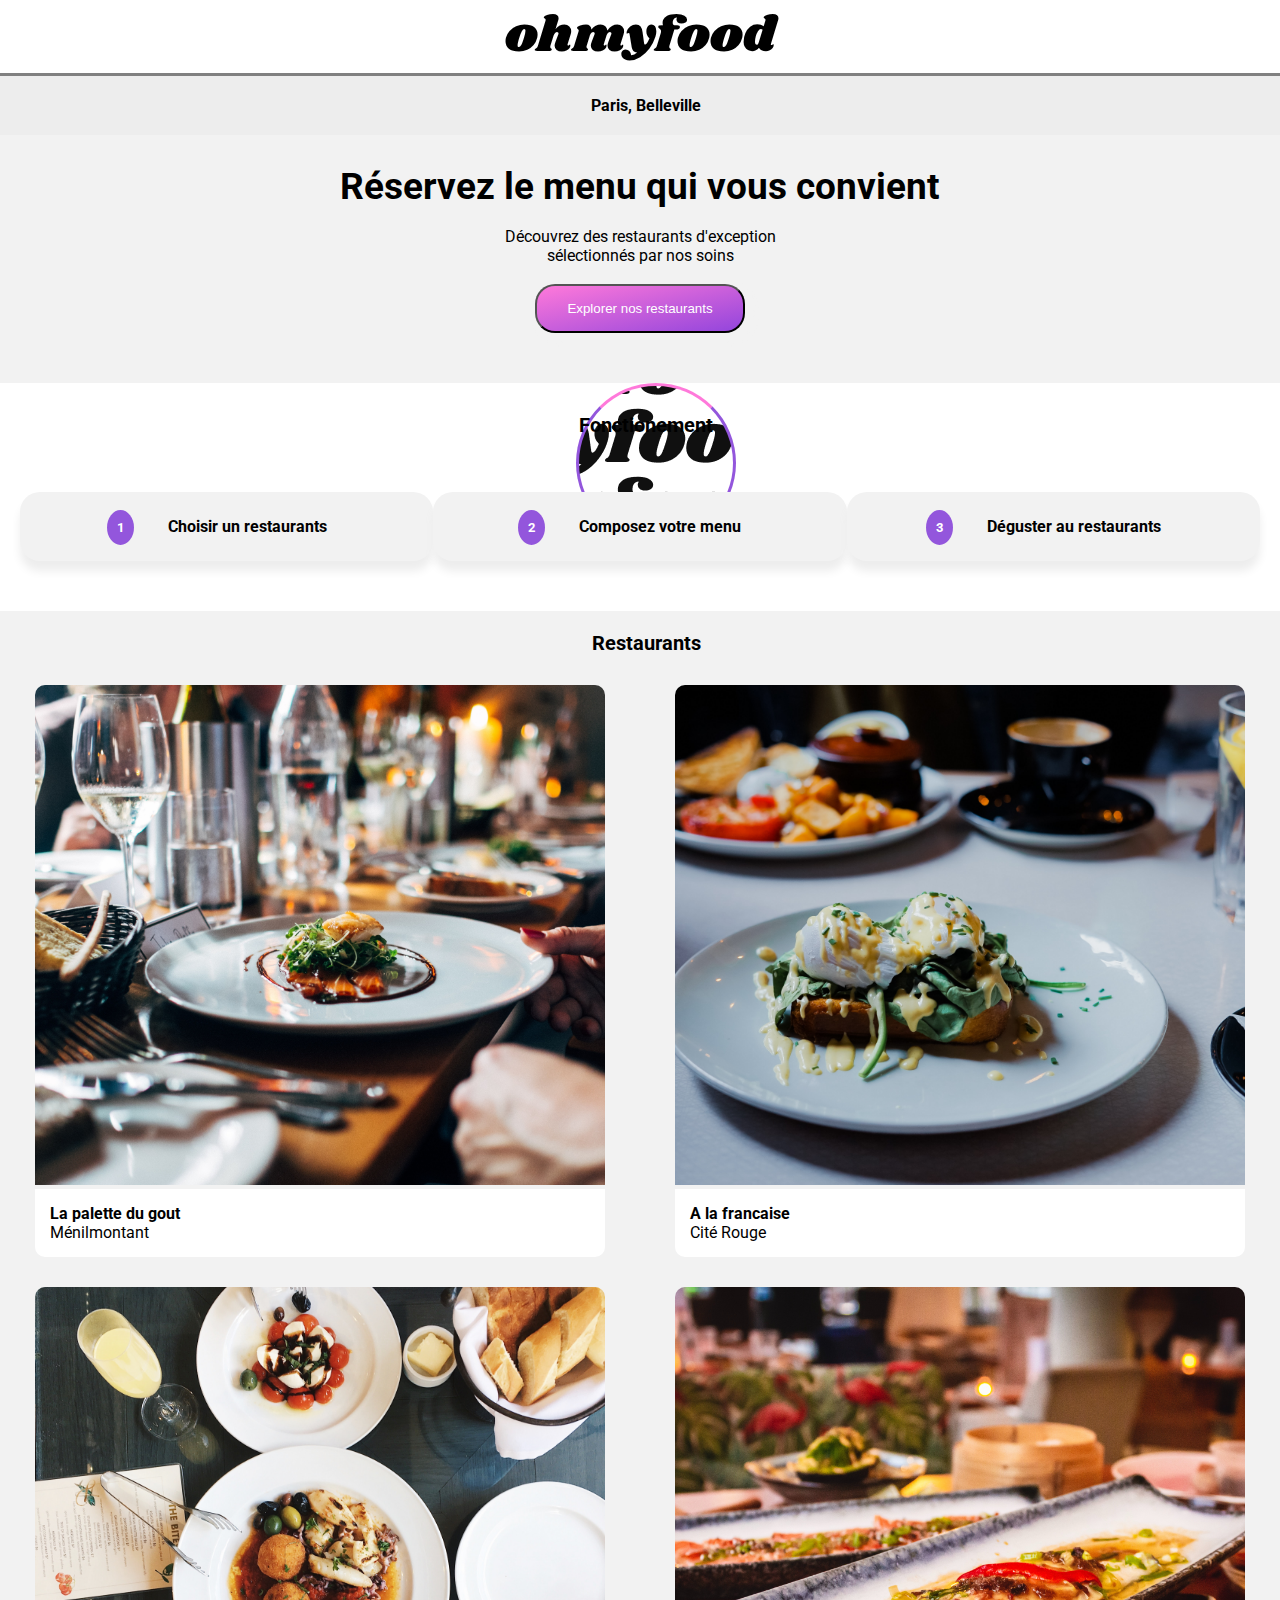
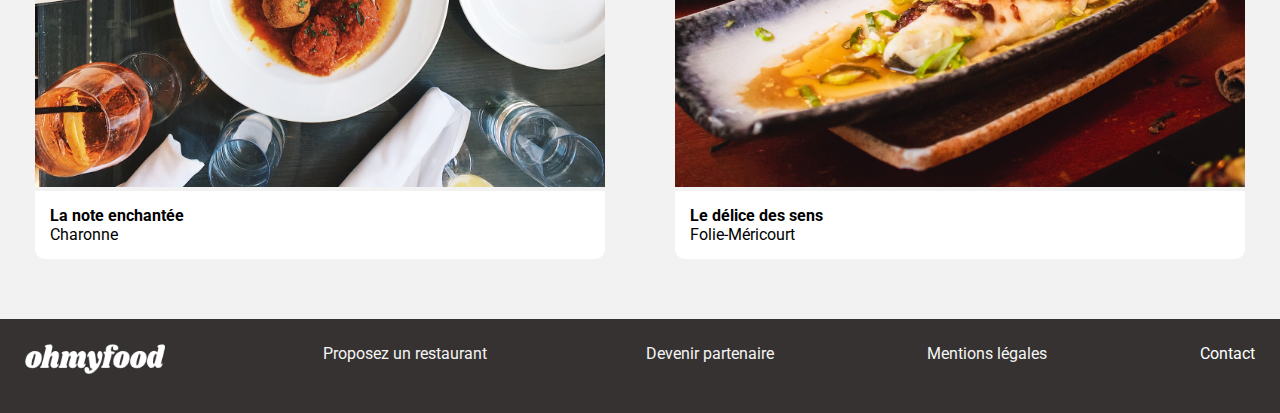
==== Ohmyfood/index.html @ 7fda191f "Add files via upload" ====
<!DOCTYPE html>
<html lang="en">

<head>
    <meta charset="UTF-8">
    <meta name="viewport" content="width=device-width, initial-scale=1.0">

    <link rel="stylesheet" href="https://use.fontawesome.com/releases/v5.15.1/css/all.css" integrity="sha384-vp86vTRFVJgpjF9jiIGPEEqYqlDwgyBgEF109VFjmqGmIY/Y4HV4d3Gp2irVfcrp" crossorigin="anonymous" />
    <link href="https://fonts.googleapis.com/css2?family=Shrikhand&display=swap" rel="stylesheet">
    <link href="https://fonts.googleapis.com/css2?family=Roboto:wght@100&display=swap" rel="stylesheet">
    <link href="https://fonts.googleapis.com/css2?family=Roboto:wght@100;700&display=swap" rel="stylesheet">
    <link rel="stylesheet" href="style.css" />
    <title>ohmyfood</title>
</head>

<body>

    <header>
        <div id="title">
            <h1>ohmyfood</h1>
        </div>
        <div id="position">
            <i class="fas fa-map-marker-alt"></i>
            <p>Paris, Belleville</p>
        </div>
        <div id="intro">
            <p class="bold">Réservez le menu qui vous convient</p><br>
            <p>Découvrez des restaurants d'exception<br />sélectionnés par nos soins</p><br>
            <button>Explorer nos restaurants</button>
        </div>
    </header>
    <div class="loading">

    </div>
    <section>
        <article>
            <h2>Fonctionement</h2>
            <div id="fonctionnement">
                <ol>
                    <li><i class="fas fa-mobile-alt"></i> Choisir un restaurants</li>
                    <li><i class="fas fa-bars"></i> Composez votre menu</li>
                    <li><i class="fas fa-store"></i> Déguster au restaurants</li>
                </ol>
            </div>
        </article>
        <article>

            <div id="restaurant">
                <h2>Restaurants</h2>
                <div id="mainRestaurant">
                    <div class="part1">
                        <div class="card">
                            <figure>

                                <img src="images/restaurants/jay-wennington-N_Y88TWmGwA-unsplash.jpg" alt="" />
                                <figcaption>
                                    <a href="palette.html">
                                        <div class="figcaptionElement">

                                            <div class="figcaptionElement--paragraphe">
                                                <p class="figcaptionElement--paragraphe--paragrapheBold">La palette du gout</p>
                                                <p>Ménilmontant</p>
                                            </div>
                                            <div class="figcaptionElement--logo"><i class="far fa-heart vide"><i class="fas fa-heart remplis"></i></i>
                                            </div>

                                        </div>
                                    </a>
                                </figcaption>

                            </figure>

                        </div>

                        <div class="card">
                            <figure>

                                <img src="images/restaurants/stil-u2Lp8tXIcjw-unsplash.jpg" alt="" />

                                <figcaption>
                                    <a href="note.html">
                                        <div class="figcaptionElement">
                                            <div class="figcaptionElement--paragraphe">
                                                <p class="figcaptionElement--paragraphe--paragrapheBold">La note enchantée</p>
                                                <p>Charonne</p>
                                            </div>
                                            <div class="figcaptionElement--logo"><i class="far fa-heart vide"><i class="fas fa-heart remplis"></i></i>
                                            </div>
                                        </div>
                                    </a>
                                </figcaption>

                            </figure>



                        </div>

                    </div>
                    <div class="part2">
                        <div class="card">
                            <figure>

                                <img src="images/restaurants/toa-heftiba-DQKerTsQwi0-unsplash.jpg" alt="" />
                                <figcaption>
                                    <a href="francaise.html">
                                        <div class="figcaptionElement">
                                            <div class="figcaptionElement--paragraphe">
                                                <p class="figcaptionElement--paragraphe--paragrapheBold">A la francaise</p>
                                                <p>Cité Rouge</p>
                                            </div>
                                            <div class="figcaptionElement--logo"><i class="far fa-heart vide"><i class="fas fa-heart remplis"></i></i>
                                            </div>
                                        </div>
                                    </a>
                                </figcaption>

                            </figure>


                        </div>
                        <div class="card">
                            <figure>

                                <img src="images/restaurants/louis-hansel-shotsoflouis-qNBGVyOCY8Q-unsplash.jpg" alt="" />
                                <figcaption>
                                    <a href="delice.html">
                                        <div class="figcaptionElement">
                                            <div class="figcaptionElement--paragraphe">
                                                <p class="figcaptionElement--paragraphe--paragrapheBold">Le délice des sens</p>
                                                <p>Folie-Méricourt</p>
                                            </div>
                                            <div class="figcaptionElement--logo"><i class="far fa-heart vide"><i class="fas fa-heart remplis"></i></i>
                                            </div>
                                        </div>
                                    </a>
                                </figcaption>

                            </figure>

                        </div>
                    </div>
                </div>
            </div>

        </article>
        <footer>
            <ul>
                <li><img src="images/logo/ohmyfood@2x-svg.png" alt="logo oh my food"></li>
                <li><i class="fas fa-utensils"></i><span class="footerContent">Proposez un restaurant</span></li>
                <li><i class="fas fa-hands-helping"></i><span class="footerContent">Devenir partenaire</span></li>
                <li>Mentions légales</li>
                <li><a href="mailto:youcefyahi1994@gmail.com">Contact</a></li>
            </ul>
        </footer>
    </section>
</body>

</html>
---- Ohmyfood/style.css ----
/*! minireset.css v0.0.6 | MIT License | github.com/jgthms/minireset.css */
html, body, p, ol, ul, li, dl, dt, dd, blockquote, figure, fieldset, legend, textarea, pre, iframe, hr, h1, h2, h3, h4, h5, h6 {
  margin: 0;
  padding: 0;
}

h1, h2, h3, h4, h5, h6 {
  font-size: 100%;
  font-weight: normal;
}

ul {
  list-style: none;
}

button, input, select, textarea {
  margin: 0;
}

html {
  box-sizing: border-box;
}

*, *::before, *::after {
  box-sizing: inherit;
}

img, video {
  height: auto;
  max-width: 100%;
}

iframe {
  border: 0;
}

table {
  border-collapse: collapse;
  border-spacing: 0;
}

td, th {
  padding: 0;
}

td:not([align]), th:not([align]) {
  text-align: left;
}

@keyframes spin {
  to {
    transform: rotate(360deg);
    opacity: 0;
  }
}
@keyframes chargement {
  from {
    opacity: 0;
  }
  to {
    opacity: 1;
  }
}
@keyframes heartColor {
  from {
    transform: translateX(10px);
  }
  to {
    transform: translateX(0);
    color: yellow;
  }
}
* body {
  max-width: 426px;
  margin: auto;
  font-family: "Roboto", sans-serif;
}

h1 {
  font-family: "Shrikhand", cursive;
  font-size: 50px;
}

h2,
h3,
h4,
h5 {
  font-family: "Roboto", sans-serif;
  font-weight: bolder;
}

.loading {
  width: 10rem;
  height: 10rem;
  border: 3px solid #9356dc;
  border-radius: 50%;
  border-top-color: #ff79da;
  animation: 5s spin forwards;
  position: absolute;
  margin: auto;
  z-index: -1;
  background-image: url("images/logo/ohmyfood.png");
  background-attachment: fixed;
  left: 30%;
}

header {
  text-align: center;
  animation: chargement 8s forwards;
}
header #position {
  padding-top: 20px;
  padding-bottom: 20px;
  display: flex;
  justify-content: center;
  background-color: #ededed;
  font-weight: bold;
  border-top: 3px solid grey;
}
header #position i {
  margin-right: 12px;
}
header #intro {
  background-color: #f2f2f2;
}
header #intro .bold {
  font-weight: bolder;
  font-size: 37px;
  padding-top: 30px;
}
header #intro button {
  background: linear-gradient(to top left, #9345dc, #ff79da);
  border-radius: 20px;
  box-shadow: 5px 5px 5px 5px #f2f2f2;
  padding: 15px 30px 15px 30px;
  color: white;
  transition: transform;
  margin-bottom: 50px;
}
header #intro button:hover {
  transition: 400ms;
  background: #bc95e9;
  box-shadow: 0 30px 30px #ababab;
}

section {
  animation: chargement 8s forwards;
  margin-top: 30px;
}
section article {
  text-align: center;
}
section article h2 {
  text-align: left;
  margin-left: 12px;
  margin-bottom: 10px;
  font-weight: bold;
  font-size: 20px;
}
section article #fonctionnement {
  margin-bottom: 20px;
}
section article #fonctionnement h2 {
  font-size: 20px;
}
section article #fonctionnement ol {
  text-align: left;
  padding: 20px;
}
section article #fonctionnement ol li {
  background-color: #f2f2f2;
  margin: auto;
  border-radius: 20px;
  margin-bottom: 10px;
  margin-top: 25px;
  box-shadow: 0 10px 10px #ededed;
  padding-top: 25px;
  padding-bottom: 25px;
  width: 90%;
  font-weight: bold;
  list-style-type: none;
  counter-increment: liste;
  cursor: pointer;
}
section article #fonctionnement ol li:hover {
  background-color: rgba(100, 148, 237, 0.3);
}
section article #fonctionnement ol li:hover i {
  color: #9356dc;
}
section article #fonctionnement ol li:before {
  margin: auto;
  content: counter(liste);
  position: relative;
  right: 20px;
  background: #9356dc;
  margin-bottom: 5px;
  border-radius: 50%;
  padding: 10px;
  font-weight: bold;
  font-size: 0.8em;
  color: white;
}
section article #fonctionnement ol li i {
  margin-right: 10px;
}
section article #restaurant {
  background-color: #f2f2f2;
  padding-top: 20px;
  padding-bottom: 50px;
}
section article #restaurant .card {
  margin: auto;
  padding-top: 10px;
  padding-bottom: 10px;
  width: 89%;
}
section article #restaurant .card figure {
  padding-top: 10px;
}
section article #restaurant .card figure img {
  border-top-left-radius: 10px;
  border-top-right-radius: 10px;
  object-fit: cover;
  max-width: 100%;
  width: 100%;
  height: 200px;
}
section article #restaurant .card figure figcaption {
  background-color: white;
  border-bottom-left-radius: 10px;
  border-bottom-right-radius: 10px;
  padding: 15px;
}
section article #restaurant .card figure figcaption a {
  text-decoration: none;
  color: black;
}
section article #restaurant .card figure figcaption .figcaptionElement {
  display: flex;
  justify-content: space-between;
}
section article #restaurant .card figure figcaption .figcaptionElement .figcaptionElement--paragraphe {
  text-align: left;
}
section article #restaurant .card figure figcaption .figcaptionElement .figcaptionElement--logo {
  padding-top: 10px;
}
section article #restaurant .card figure figcaption .figcaptionElement .figcaptionElement--logo .vide {
  color: black;
}
section article #restaurant .card figure figcaption .figcaptionElement .figcaptionElement--logo .vide .remplis {
  opacity: 0;
  position: relative;
  right: 16px;
}
section article #restaurant .card figure figcaption .figcaptionElement .figcaptionElement--logo .vide .remplis:hover {
  opacity: 1;
  color: #9356dc;
}
section article #restaurant .card figure figcaption .figcaptionElement .figcaptionElement--paragraphe--paragrapheBold {
  font-weight: bold;
}

footer {
  background-color: #363231;
  color: whitesmoke;
  padding: 25px;
}
footer ul img {
  width: 140px;
  height: 30px;
  background-color: #363231;
}
footer ul li {
  margin-bottom: 10px;
}
footer ul li .footerContent {
  padding-left: 5px;
}
footer ul a {
  text-decoration: none;
  color: white;
}

/*-----------TABLETTE-----------*/
@media screen and (min-width:426px) and (max-width:1024px) {
  body {
    min-width: 100%;
  }

  section article #fonctionnement ol {
    width: 70%;
    margin: auto;
  }

  #restaurant .part1 {
    display: flex;
  }
  #restaurant .part1 .card {
    padding: 10px;
  }
  #restaurant .part2 {
    display: flex;
  }
  #restaurant .part2 .card {
    padding: 10px;
  }

  footer ul {
    display: flex;
    justify-content: space-between;
  }
}
/*-----------FIN TABLETTE-----------*/
/*-----------LAPTOP-----------*/
@media screen and (min-width:1025px) {
  body {
    min-width: 100%;
  }

  h2 {
    font-family: "Roboto", sans-serif;
  }

  .loading {
    left: 45%;
  }

  section article h2 {
    text-align: center;
  }

  #fonctionnement ol {
    display: flex;
    justify-content: space-between;
  }
  #fonctionnement ol li {
    width: 30%;
    text-align: center;
  }

  #restaurant #mainRestaurant {
    display: flex;
    justify-content: space-around;
  }
  #restaurant #mainRestaurant .card figure {
    margin: auto;
  }
  #restaurant #mainRestaurant .card figure img {
    height: 500px;
    width: 760px;
    max-width: 100%;
  }

  footer ul {
    display: flex;
    justify-content: space-between;
  }
  footer ul li a:hover {
    text-decoration: underline;
  }
}

/*# sourceMappingURL=style.css.map */
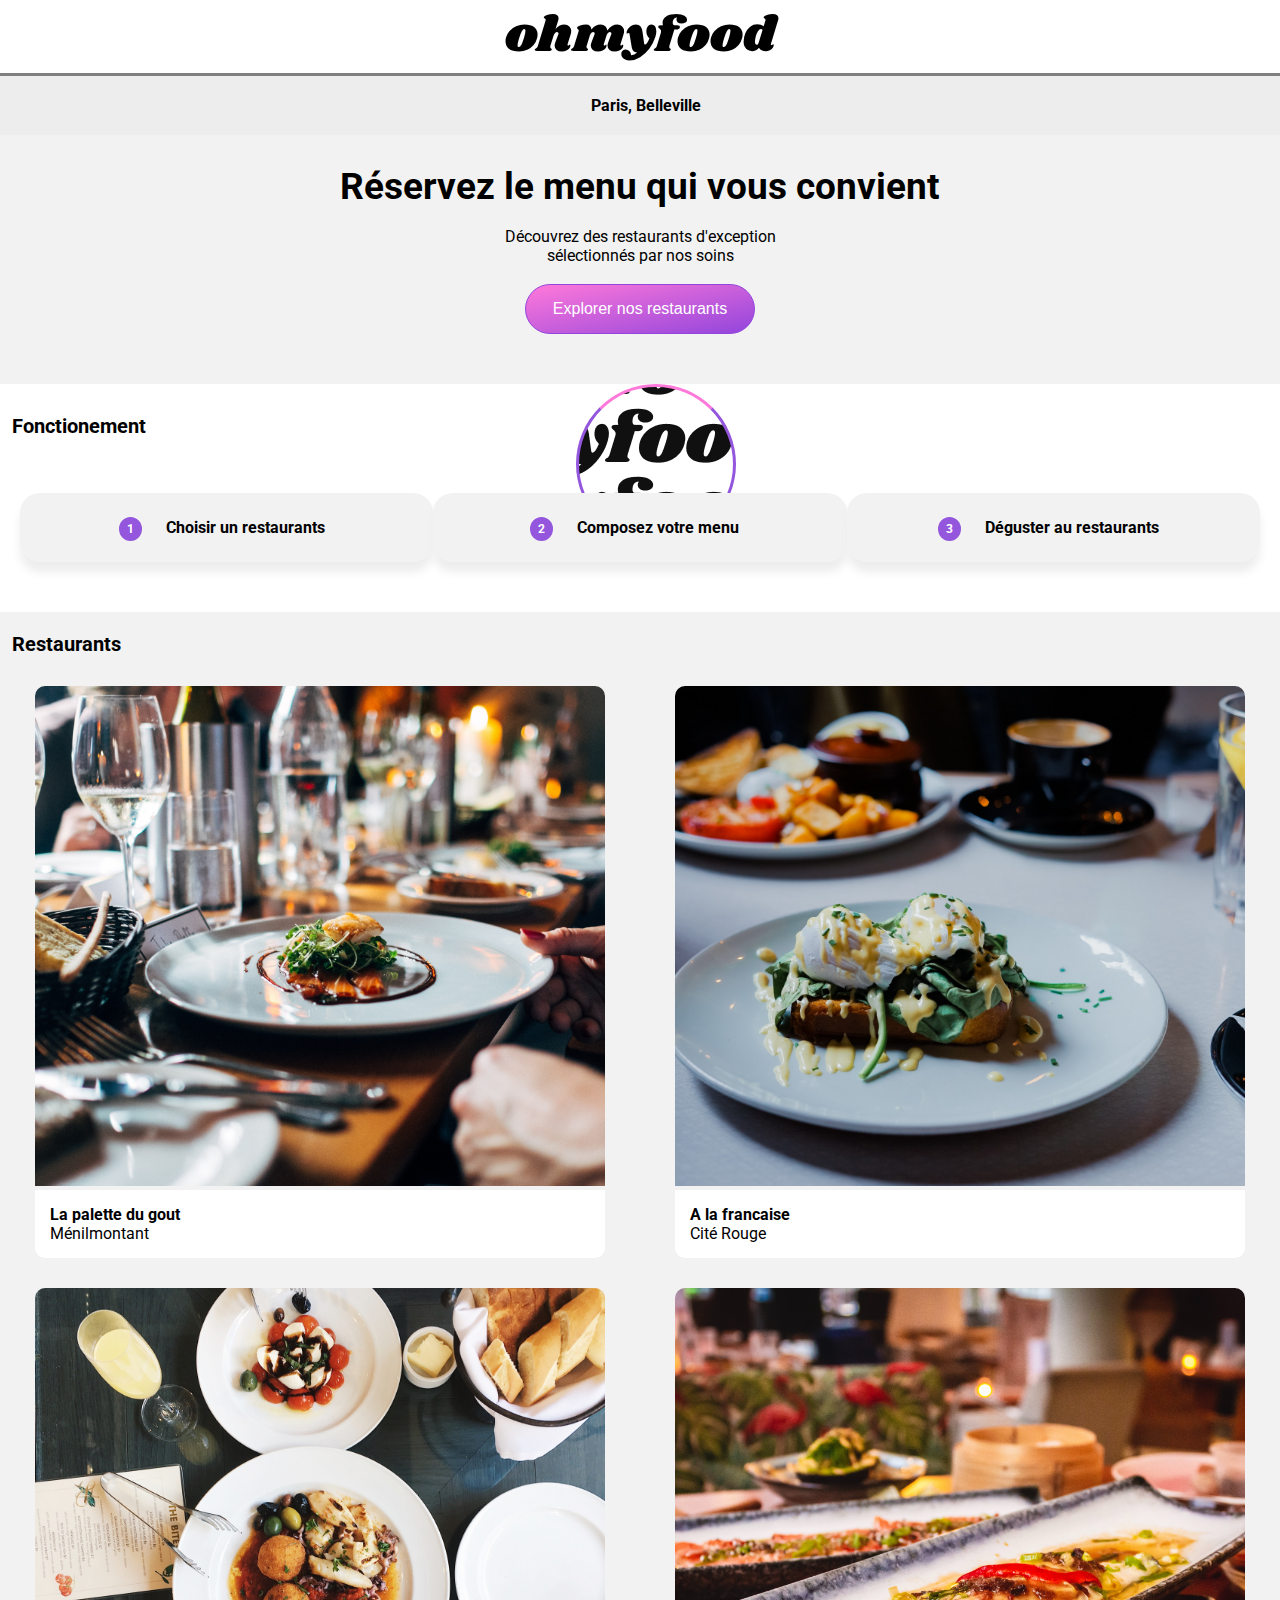
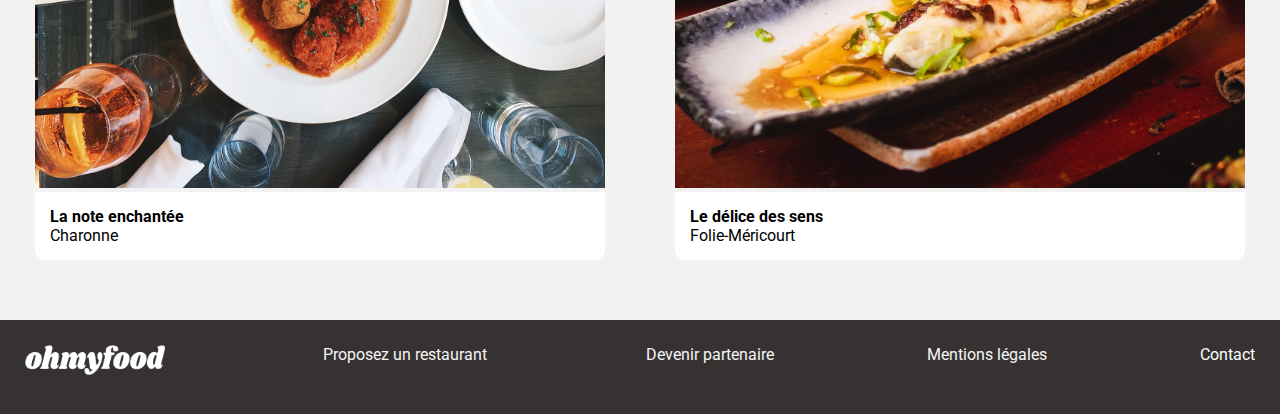
==== commit e2be4bf6: "Add files via upload" ====
--- a/Ohmyfood/index.html
+++ b/Ohmyfood/index.html
@@ -1,16 +1,22 @@
 <!DOCTYPE html>
-<html lang="en">
+<html lang="fr">
 
 <head>
+
     <meta charset="UTF-8">
+    <meta name="description" content="Ohmeyfood, est une entreprise de commanande de repas en ligne" />
+    <meta property="og:url" content="https://youcefyahi.github.io/githubpages.github.io/Ohmyfood/index.html" />
+    <meta property="og:title" content="Ohmeyfood" />
+    <meta property="og:description" content="Ohmeyfood, est une entreprise de commanande de repas en ligne" />
     <meta name="viewport" content="width=device-width, initial-scale=1.0">
-
     <link rel="stylesheet" href="https://use.fontawesome.com/releases/v5.15.1/css/all.css" integrity="sha384-vp86vTRFVJgpjF9jiIGPEEqYqlDwgyBgEF109VFjmqGmIY/Y4HV4d3Gp2irVfcrp" crossorigin="anonymous" />
-    <link href="https://fonts.googleapis.com/css2?family=Shrikhand&display=swap" rel="stylesheet">
-    <link href="https://fonts.googleapis.com/css2?family=Roboto:wght@100&display=swap" rel="stylesheet">
-    <link href="https://fonts.googleapis.com/css2?family=Roboto:wght@100;700&display=swap" rel="stylesheet">
+    <link href="https://fonts.googleapis.com/css2?family=Shrikhand&display=swap" rel="stylesheet" />
+    <link href="https://fonts.googleapis.com/css2?family=Roboto:wght@100&display=swap" rel="stylesheet" />
+    <link href="https://fonts.googleapis.com/css2?family=Roboto:wght@100;700&display=swap" rel="stylesheet" />
+    <link href="https://fonts.googleapis.com/css2?family=Roboto:wght@900&display=swap" rel="stylesheet" />
+    <link rel="preconnect" href="https://fonts.gstatic.com">
     <link rel="stylesheet" href="style.css" />
-    <title>ohmyfood</title>
+    <title>Ohmyfood</title>
 </head>
 
 <body>
--- a/Ohmyfood/style.css
+++ b/Ohmyfood/style.css
@@ -76,12 +76,23 @@
   font-family: "Roboto", sans-serif;
 }
 
+p {
+  font-size: 16px;
+}
+
 h1 {
   font-family: "Shrikhand", cursive;
   font-size: 50px;
 }
 
-h2,
+h2 {
+  text-align: left;
+  margin-left: 12px;
+  margin-bottom: 10px;
+  font-weight: bolder;
+  font-size: 20px;
+}
+
 h3,
 h4,
 h5 {
@@ -130,10 +141,12 @@
 }
 header #intro button {
   background: linear-gradient(to top left, #9345dc, #ff79da);
-  border-radius: 20px;
+  border-radius: 25px;
   box-shadow: 5px 5px 5px 5px #f2f2f2;
-  padding: 15px 30px 15px 30px;
   color: white;
+  font-size: 16px;
+  border: 1px solid #9345dc;
+  padding: 15px 27px 15px 27px;
   transition: transform;
   margin-bottom: 50px;
 }
@@ -150,18 +163,8 @@
 section article {
   text-align: center;
 }
-section article h2 {
-  text-align: left;
-  margin-left: 12px;
-  margin-bottom: 10px;
-  font-weight: bold;
-  font-size: 20px;
-}
 section article #fonctionnement {
   margin-bottom: 20px;
-}
-section article #fonctionnement h2 {
-  font-size: 20px;
 }
 section article #fonctionnement ol {
   text-align: left;
@@ -192,13 +195,13 @@
   margin: auto;
   content: counter(liste);
   position: relative;
-  right: 20px;
+  right: 10px;
   background: #9356dc;
   margin-bottom: 5px;
   border-radius: 50%;
-  padding: 10px;
+  padding: 5px 8px 5px 8px;
   font-weight: bold;
-  font-size: 0.8em;
+  font-size: 12px;
   color: white;
 }
 section article #fonctionnement ol li i {
@@ -319,16 +322,8 @@
     min-width: 100%;
   }
 
-  h2 {
-    font-family: "Roboto", sans-serif;
-  }
-
   .loading {
     left: 45%;
-  }
-
-  section article h2 {
-    text-align: center;
   }
 
   #fonctionnement ol {
